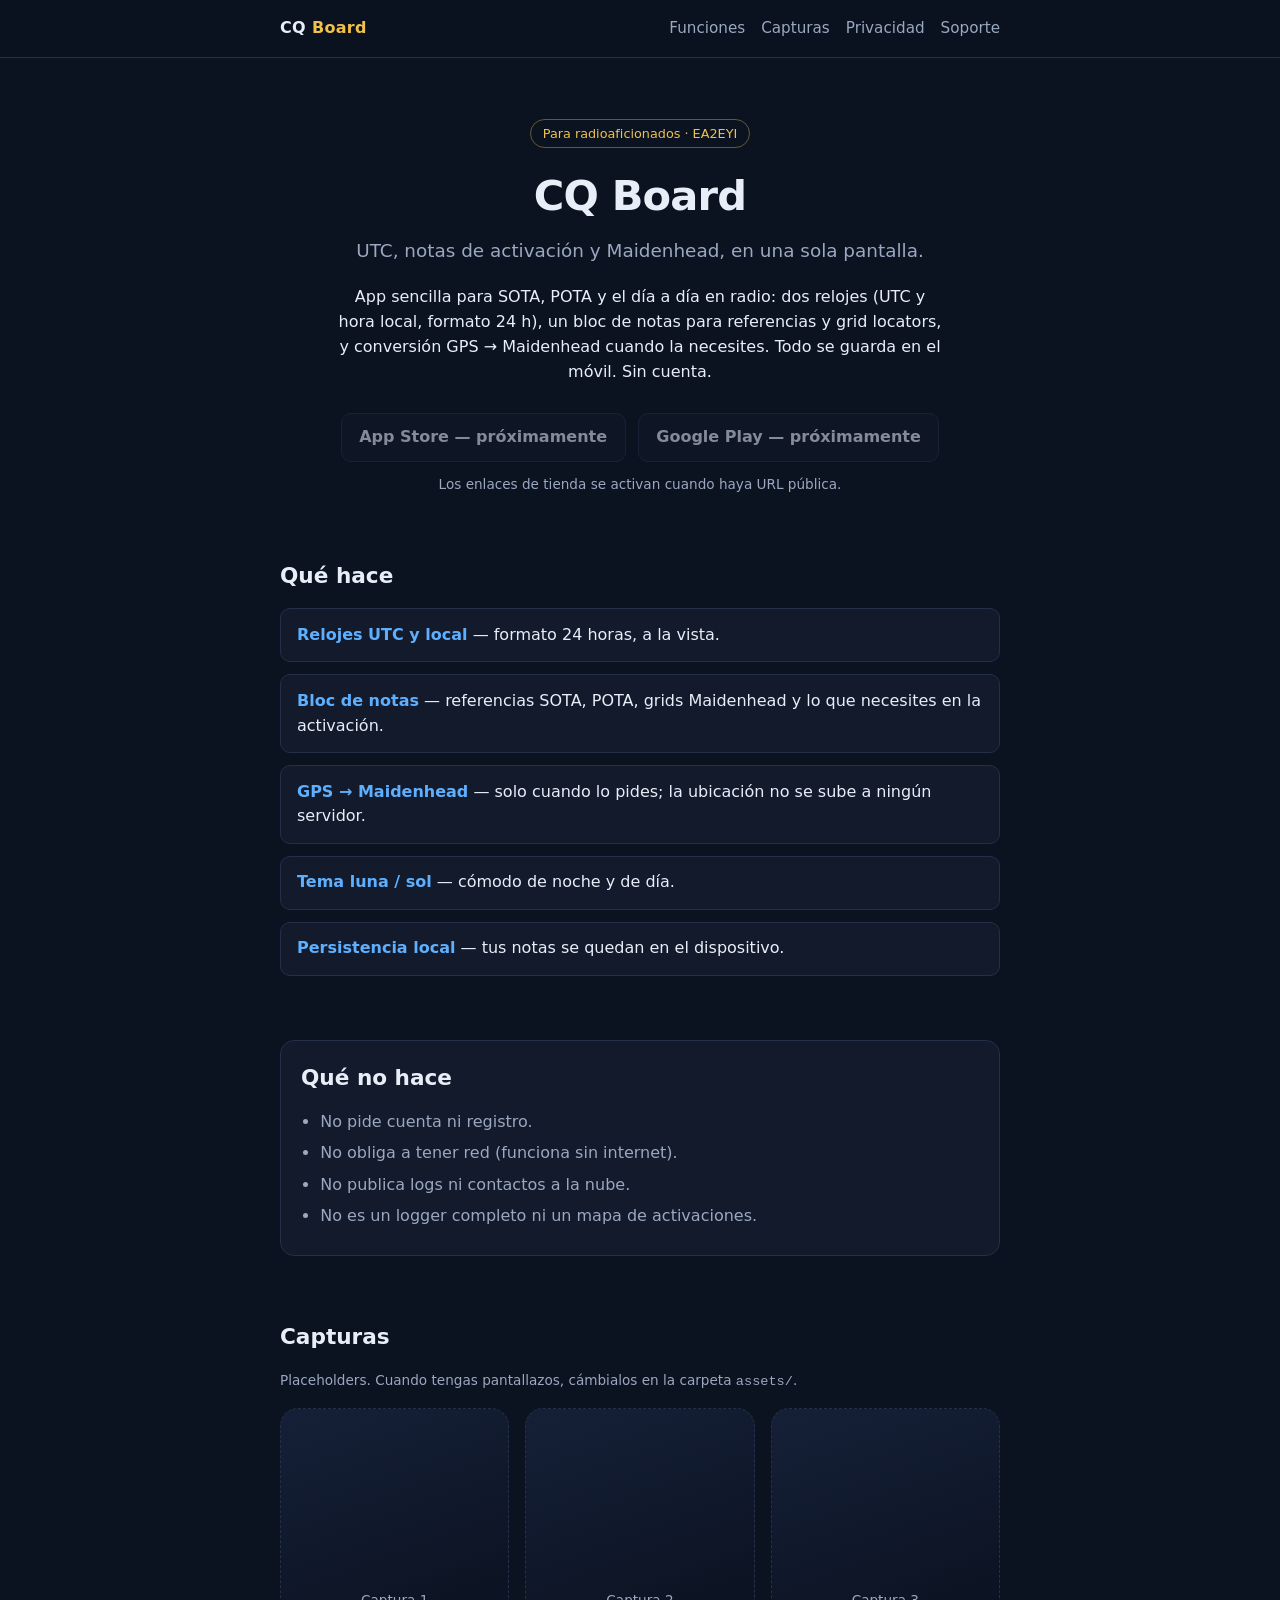
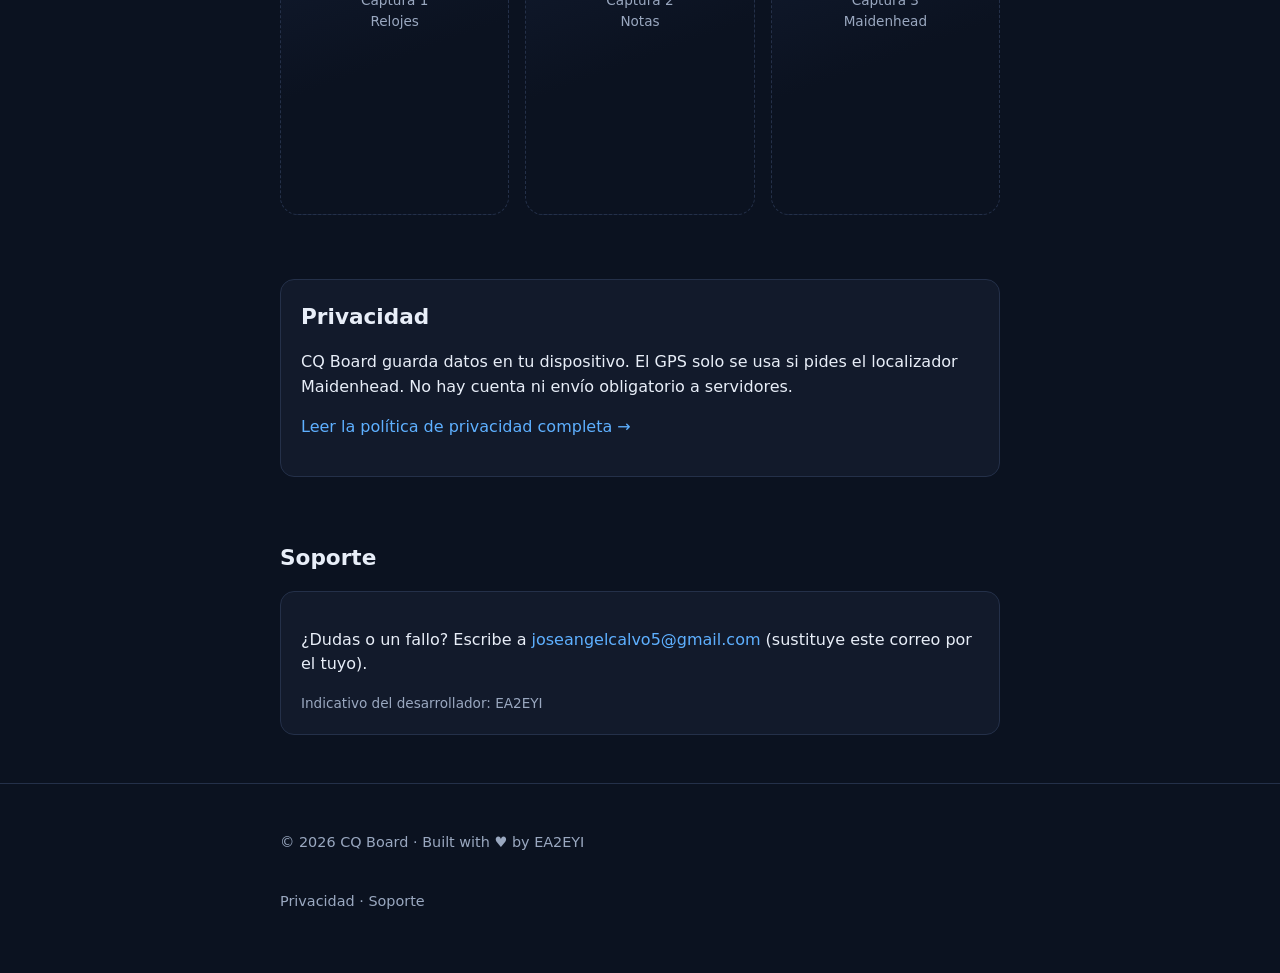
==== index.html @ c83faae0 "Initial commit" ====
<!DOCTYPE html>
<html lang="es">
<head>
  <meta charset="utf-8" />
  <meta name="viewport" content="width=device-width, initial-scale=1" />
  <title>CQ Board — Reloj UTC y notas para radioaficionados</title>
  <meta name="description" content="CQ Board: reloj UTC y hora local, notas SOTA/POTA y localizador Maidenhead. App sencilla para radioaficionados. Sin cuenta." />
  <link rel="stylesheet" href="css/styles.css" />
</head>
<body>
  <header class="site-header">
    <div class="wrap">
      <a class="logo" href="index.html">CQ <span>Board</span></a>
      <nav class="nav" aria-label="Principal">
        <a href="#funciones">Funciones</a>
        <a href="#capturas">Capturas</a>
        <a href="#privacidad">Privacidad</a>
        <a href="#soporte">Soporte</a>
      </nav>
    </div>
  </header>

  <main>
    <section class="hero">
      <div class="wrap">
        <p class="badge-pill">Para radioaficionados · EA2EYI</p>
        <h1>CQ Board</h1>
        <p class="tagline">UTC, notas de activación y Maidenhead, en una sola pantalla.</p>
        <p class="lead">
          App sencilla para SOTA, POTA y el día a día en radio:
          dos relojes (UTC y hora local, formato 24&nbsp;h), un bloc de notas
          para referencias y grid locators, y conversión GPS → Maidenhead cuando la necesites.
          Todo se guarda en el móvil. Sin cuenta.
        </p>

        <div class="store-row">
          <!-- Sustituye href="#" por la URL real de App Store cuando la tengas -->
          <a class="btn btn--disabled" href="#" aria-disabled="true" id="btn-ios">
            App Store — próximamente
          </a>
          <!-- Sustituye href="#" por la URL real de Google Play cuando la tengas -->
          <a class="btn btn--disabled" href="#" aria-disabled="true" id="btn-android">
            Google Play — próximamente
          </a>
        </div>
        <p class="hint">Los enlaces de tienda se activan cuando haya URL pública.</p>
      </div>
    </section>

    <section id="funciones">
      <div class="wrap">
        <h2>Qué hace</h2>
        <ul class="features">
          <li><strong>Relojes UTC y local</strong> — formato 24 horas, a la vista.</li>
          <li><strong>Bloc de notas</strong> — referencias SOTA, POTA, grids Maidenhead y lo que necesites en la activación.</li>
          <li><strong>GPS → Maidenhead</strong> — solo cuando lo pides; la ubicación no se sube a ningún servidor.</li>
          <li><strong>Tema luna / sol</strong> — cómodo de noche y de día.</li>
          <li><strong>Persistencia local</strong> — tus notas se quedan en el dispositivo.</li>
        </ul>
      </div>
    </section>

    <section id="no-hace">
      <div class="wrap card">
        <h2>Qué no hace</h2>
        <ul class="not-list">
          <li>No pide cuenta ni registro.</li>
          <li>No obliga a tener red (funciona sin internet).</li>
          <li>No publica logs ni contactos a la nube.</li>
          <li>No es un logger completo ni un mapa de activaciones.</li>
        </ul>
      </div>
    </section>

    <section id="capturas">
      <div class="wrap">
        <h2>Capturas</h2>
        <p class="hint" style="margin-bottom: 1rem;">Placeholders. Cuando tengas pantallazos, cámbialos en la carpeta <code>assets/</code>.</p>
        <div class="shots">
          <div class="shot">Captura 1<br />Relojes</div>
          <div class="shot">Captura 2<br />Notas</div>
          <div class="shot">Captura 3<br />Maidenhead</div>
        </div>
      </div>
    </section>

    <section id="privacidad">
      <div class="wrap card">
        <h2>Privacidad</h2>
        <p>
          CQ Board guarda datos en tu dispositivo. El GPS solo se usa si pides el localizador Maidenhead.
          No hay cuenta ni envío obligatorio a servidores.
        </p>
        <p><a href="privacy.html">Leer la política de privacidad completa →</a></p>
      </div>
    </section>

    <section id="soporte">
      <div class="wrap">
        <h2>Soporte</h2>
        <div class="card">
          <p>
            ¿Dudas o un fallo?
            <!-- Cambia por tu email de soporte real -->
            Escribe a <a href="mailto:joseangelcalvo5@gmail.com">joseangelcalvo5@gmail.com</a>
            (sustituye este correo por el tuyo).
          </p>
          <p class="hint">Indicativo del desarrollador: EA2EYI</p>
        </div>
      </div>
    </section>
  </main>

  <footer class="site-footer">
    <div class="wrap">
      <p>© <span id="y"></span> CQ Board · Built with ♥ by EA2EYI</p>
      <p>
        <a href="privacy.html">Privacidad</a>
        ·
        <a href="#soporte">Soporte</a>
      </p>
    </div>
  </footer>
  <script>
    document.getElementById("y").textContent = new Date().getFullYear();
  </script>
</body>
</html>
---- css/styles.css ----
/* CQ Board — GitHub Pages */
:root {
  --bg: #0b1220;
  --bg-card: #121a2b;
  --text: #e8eef8;
  --muted: #9aa8c0;
  --accent: #5eb0ff;
  --accent-2: #f0c14b;
  --line: #243049;
  --ok: #6bcf8e;
  --radius: 14px;
  --max: 720px;
  --font: system-ui, -apple-system, "Segoe UI", Roboto, Ubuntu, sans-serif;
}

*,
*::before,
*::after {
  box-sizing: border-box;
}

html {
  scroll-behavior: smooth;
}

body {
  margin: 0;
  font-family: var(--font);
  background: var(--bg);
  color: var(--text);
  line-height: 1.55;
  min-height: 100vh;
}

a {
  color: var(--accent);
  text-decoration: none;
}

a:hover {
  text-decoration: underline;
}

img {
  max-width: 100%;
  height: auto;
  display: block;
}

.wrap {
  width: min(100% - 2rem, var(--max));
  margin-inline: auto;
}

/* Header */
.site-header {
  border-bottom: 1px solid var(--line);
  padding: 1rem 0;
  position: sticky;
  top: 0;
  background: color-mix(in srgb, var(--bg) 92%, transparent);
  backdrop-filter: blur(8px);
  z-index: 10;
}

.site-header .wrap {
  display: flex;
  align-items: center;
  justify-content: space-between;
  gap: 1rem;
}

.logo {
  font-weight: 700;
  letter-spacing: 0.02em;
  color: var(--text);
  text-decoration: none;
}

.logo span {
  color: var(--accent-2);
}

.nav {
  display: flex;
  gap: 1rem;
  flex-wrap: wrap;
  font-size: 0.95rem;
}

.nav a {
  color: var(--muted);
}

.nav a:hover {
  color: var(--text);
}

/* Hero */
.hero {
  padding: 3rem 0 2rem;
  text-align: center;
}

.badge-pill {
  display: inline-block;
  font-size: 0.8rem;
  color: var(--accent-2);
  border: 1px solid color-mix(in srgb, var(--accent-2) 40%, transparent);
  border-radius: 999px;
  padding: 0.25rem 0.75rem;
  margin-bottom: 1rem;
}

.hero h1 {
  font-size: clamp(1.8rem, 5vw, 2.6rem);
  margin: 0 0 0.5rem;
  letter-spacing: -0.02em;
}

.tagline {
  font-size: 1.15rem;
  color: var(--muted);
  margin: 0 0 1.25rem;
}

.lead {
  margin: 0 auto 1.75rem;
  max-width: 38rem;
  color: var(--text);
}

.store-row {
  display: flex;
  flex-wrap: wrap;
  gap: 0.75rem;
  justify-content: center;
  margin-bottom: 0.75rem;
}

.btn {
  display: inline-flex;
  align-items: center;
  justify-content: center;
  gap: 0.5rem;
  padding: 0.7rem 1.1rem;
  border-radius: 10px;
  font-weight: 600;
  border: 1px solid var(--line);
  background: var(--bg-card);
  color: var(--text);
  text-decoration: none;
  min-width: 11rem;
}

.btn:hover {
  text-decoration: none;
  border-color: var(--accent);
}

.btn--primary {
  background: var(--accent);
  border-color: var(--accent);
  color: #041018;
}

.btn--primary:hover {
  filter: brightness(1.05);
}

.btn--disabled {
  opacity: 0.55;
  pointer-events: none;
  cursor: not-allowed;
}

.hint {
  font-size: 0.85rem;
  color: var(--muted);
  margin: 0;
}

/* Sections */
section {
  padding: 2rem 0;
}

section h2 {
  font-size: 1.35rem;
  margin: 0 0 1rem;
}

.card {
  background: var(--bg-card);
  border: 1px solid var(--line);
  border-radius: var(--radius);
  padding: 1.25rem;
}

.features {
  display: grid;
  gap: 0.75rem;
  padding: 0;
  margin: 0;
  list-style: none;
}

.features li {
  padding: 0.85rem 1rem;
  background: var(--bg-card);
  border: 1px solid var(--line);
  border-radius: 10px;
}

.features strong {
  color: var(--accent);
}

.not-list {
  margin: 0;
  padding-left: 1.2rem;
  color: var(--muted);
}

.not-list li {
  margin-bottom: 0.4rem;
}

/* Screenshots placeholders */
.shots {
  display: grid;
  grid-template-columns: repeat(auto-fit, minmax(140px, 1fr));
  gap: 1rem;
}

.shot {
  aspect-ratio: 9 / 16;
  border-radius: 18px;
  border: 1px dashed var(--line);
  background:
    linear-gradient(160deg, #152038 0%, #0b1220 60%),
    radial-gradient(circle at 70% 20%, color-mix(in srgb, var(--accent-2) 25%, transparent), transparent 45%);
  display: flex;
  align-items: center;
  justify-content: center;
  text-align: center;
  color: var(--muted);
  font-size: 0.85rem;
  padding: 1rem;
}

/* Footer */
.site-footer {
  border-top: 1px solid var(--line);
  padding: 2rem 0 3rem;
  margin-top: 1rem;
  color: var(--muted);
  font-size: 0.9rem;
}

.site-footer .wrap {
  display: flex;
  flex-direction: column;
  gap: 0.5rem;
}

.site-footer a {
  color: var(--muted);
}

.site-footer a:hover {
  color: var(--accent);
}

/* Privacy page */
.prose {
  padding: 2rem 0 3rem;
}

.prose h1 {
  font-size: 1.8rem;
  margin: 0 0 0.5rem;
}

.prose .meta {
  color: var(--muted);
  font-size: 0.9rem;
  margin-bottom: 2rem;
}

.prose h2 {
  font-size: 1.15rem;
  margin: 1.75rem 0 0.5rem;
}

.prose p,
.prose ul {
  color: color-mix(in srgb, var(--text) 92%, var(--muted));
}

.prose ul {
  padding-left: 1.2rem;
}
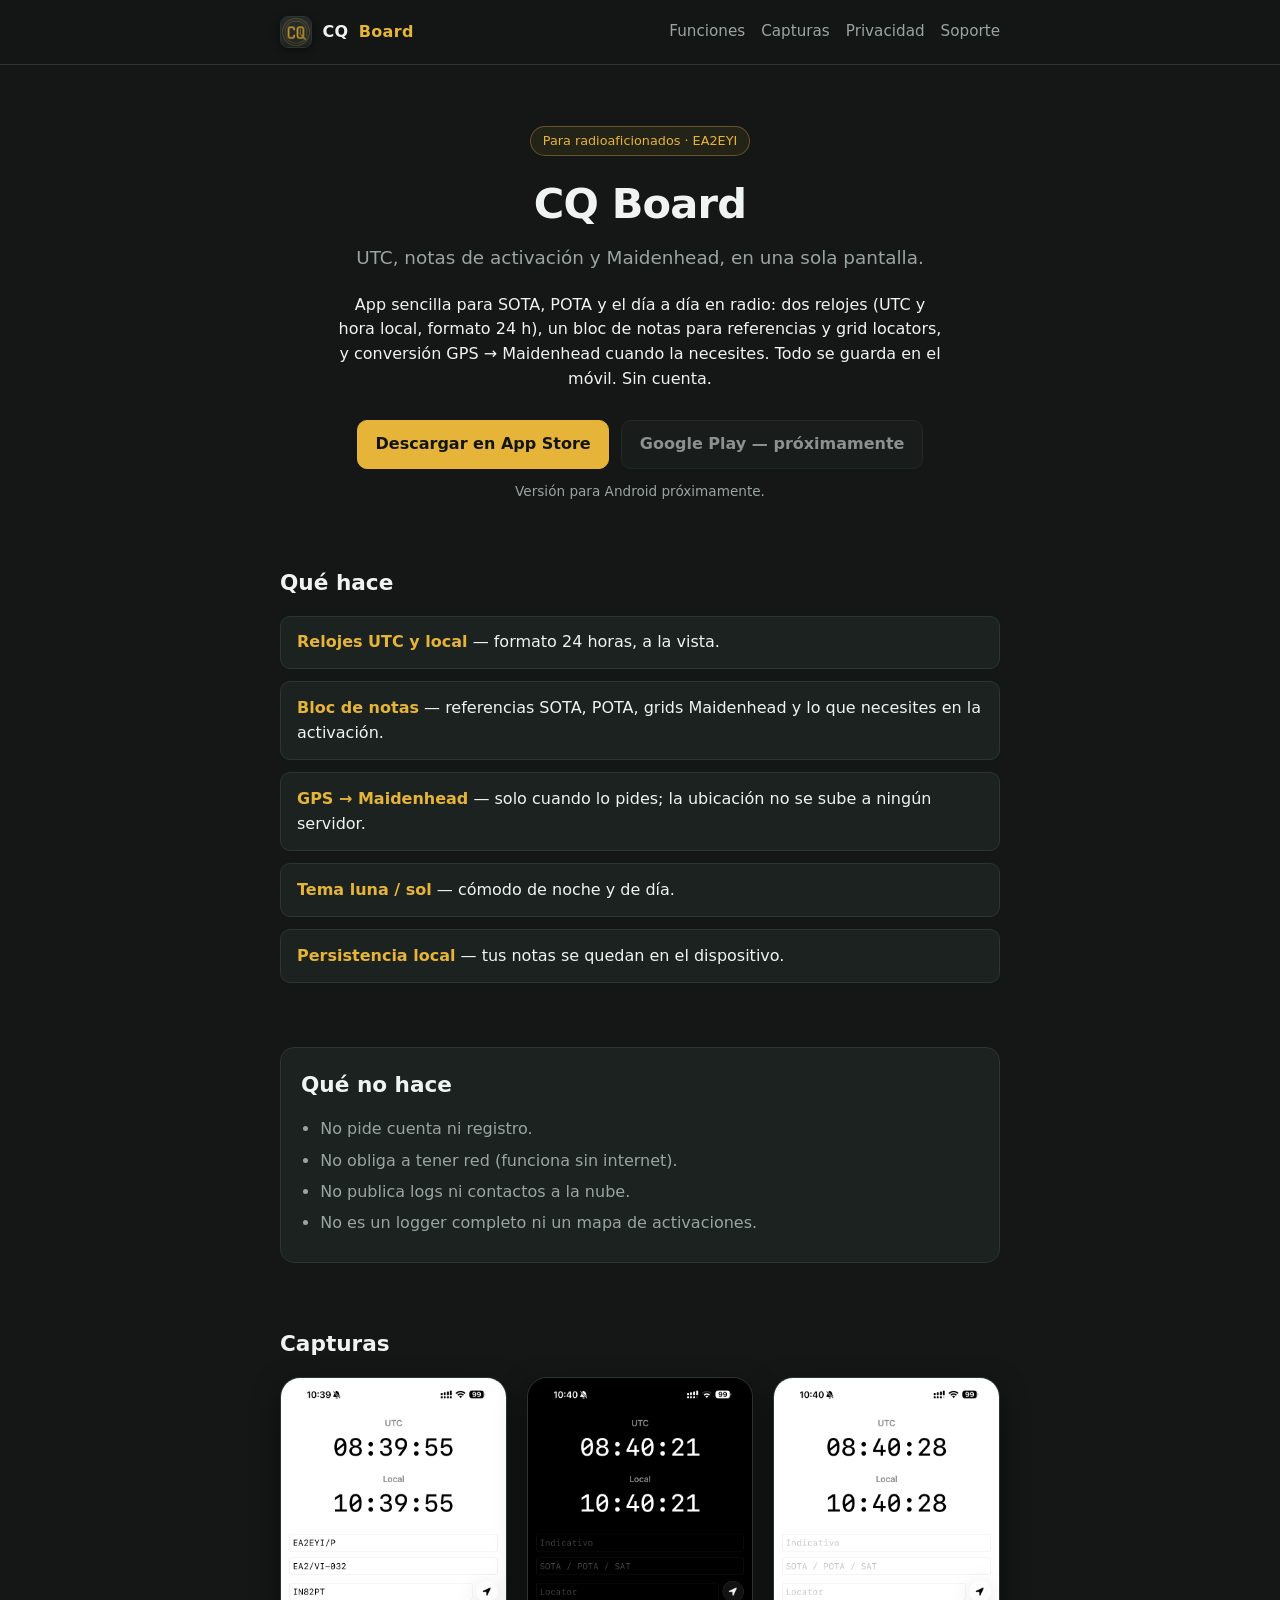
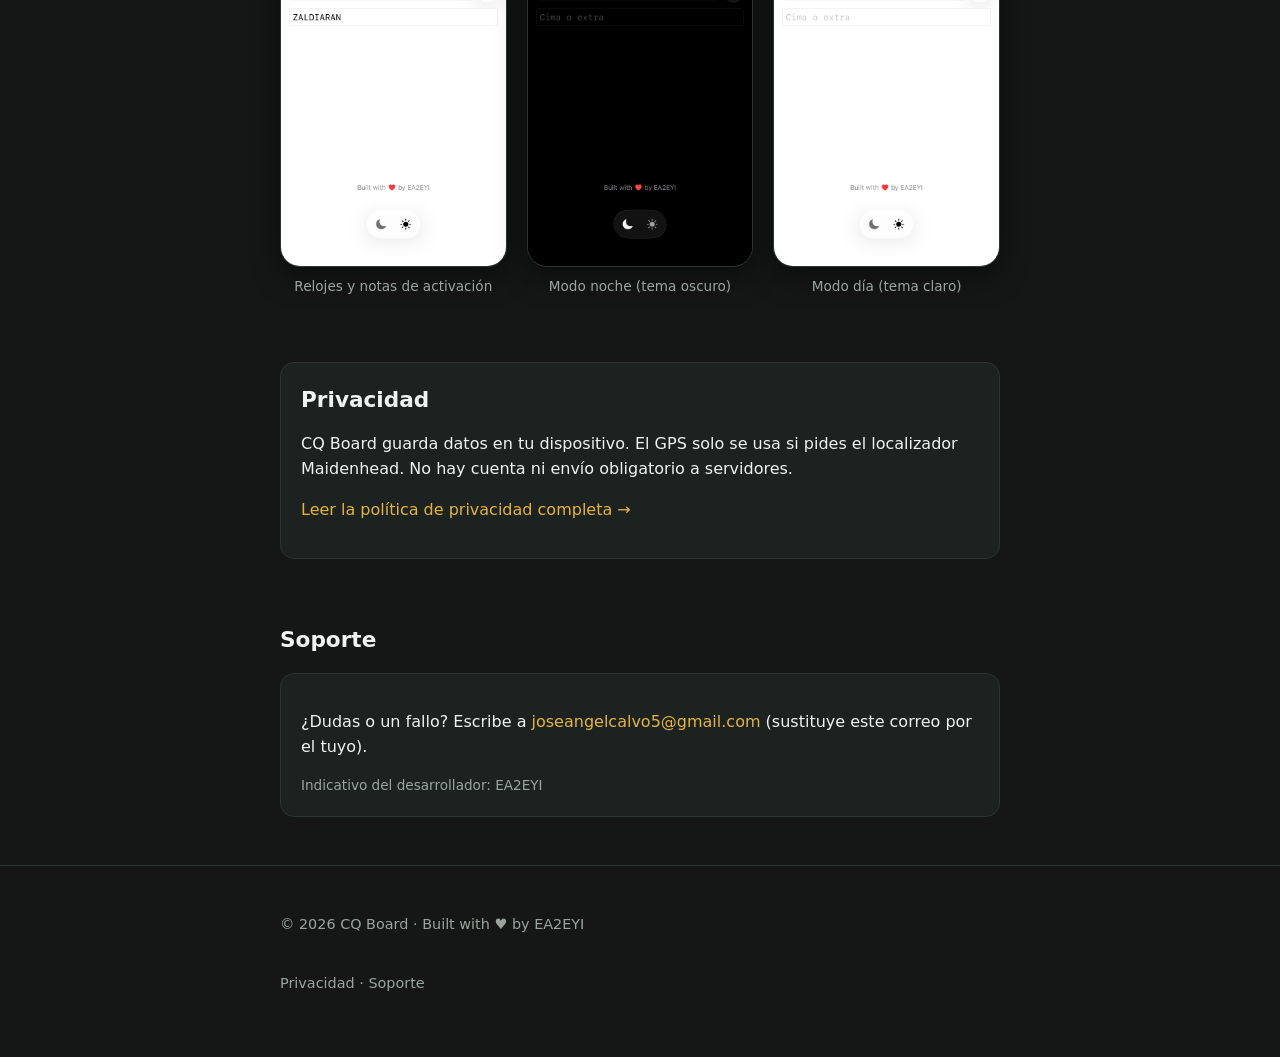
==== commit 8dc5c997: "Actualizar web y README: enlace App Store, capturas reales, icono y paleta pizarra/dorado" ====
--- a/index.html
+++ b/index.html
@@ -6,11 +6,15 @@
   <title>CQ Board — Reloj UTC y notas para radioaficionados</title>
   <meta name="description" content="CQ Board: reloj UTC y hora local, notas SOTA/POTA y localizador Maidenhead. App sencilla para radioaficionados. Sin cuenta." />
   <link rel="stylesheet" href="css/styles.css" />
+  <link rel="icon" type="image/png" href="assets/CQBoard-icon.png" />
 </head>
 <body>
   <header class="site-header">
     <div class="wrap">
-      <a class="logo" href="index.html">CQ <span>Board</span></a>
+      <a class="logo" href="index.html">
+        <img src="assets/CQBoard-icon.png" alt="CQ Board" class="logo-icon" />
+        CQ <span>Board</span>
+      </a>
       <nav class="nav" aria-label="Principal">
         <a href="#funciones">Funciones</a>
         <a href="#capturas">Capturas</a>
@@ -34,16 +38,15 @@
         </p>
 
         <div class="store-row">
-          <!-- Sustituye href="#" por la URL real de App Store cuando la tengas -->
-          <a class="btn btn--disabled" href="#" aria-disabled="true" id="btn-ios">
-            App Store — próximamente
+          <a class="btn btn--primary" href="https://apps.apple.com/es/app/cq-board/id6807329150" target="_blank" rel="noopener noreferrer" id="btn-ios">
+            Descargar en App Store
           </a>
           <!-- Sustituye href="#" por la URL real de Google Play cuando la tengas -->
           <a class="btn btn--disabled" href="#" aria-disabled="true" id="btn-android">
             Google Play — próximamente
           </a>
         </div>
-        <p class="hint">Los enlaces de tienda se activan cuando haya URL pública.</p>
+        <p class="hint">Versión para Android próximamente.</p>
       </div>
     </section>
 
@@ -75,11 +78,19 @@
     <section id="capturas">
       <div class="wrap">
         <h2>Capturas</h2>
-        <p class="hint" style="margin-bottom: 1rem;">Placeholders. Cuando tengas pantallazos, cámbialos en la carpeta <code>assets/</code>.</p>
         <div class="shots">
-          <div class="shot">Captura 1<br />Relojes</div>
-          <div class="shot">Captura 2<br />Notas</div>
-          <div class="shot">Captura 3<br />Maidenhead</div>
+          <figure class="shot-item">
+            <img class="shot-img" src="assets/IMG_3526.PNG" alt="CQ Board — Pantalla principal con relojes UTC y local, y notas de activación" loading="lazy" />
+            <figcaption>Relojes y notas de activación</figcaption>
+          </figure>
+          <figure class="shot-item">
+            <img class="shot-img" src="assets/IMG_3527.PNG" alt="CQ Board — Modo noche con tema oscuro" loading="lazy" />
+            <figcaption>Modo noche (tema oscuro)</figcaption>
+          </figure>
+          <figure class="shot-item">
+            <img class="shot-img" src="assets/IMG_3528.PNG" alt="CQ Board — Modo día con tema claro" loading="lazy" />
+            <figcaption>Modo día (tema claro)</figcaption>
+          </figure>
         </div>
       </div>
     </section>
--- a/css/styles.css
+++ b/css/styles.css
@@ -1,12 +1,12 @@
 /* CQ Board — GitHub Pages */
 :root {
-  --bg: #0b1220;
-  --bg-card: #121a2b;
-  --text: #e8eef8;
-  --muted: #9aa8c0;
-  --accent: #5eb0ff;
-  --accent-2: #f0c14b;
-  --line: #243049;
+  --bg: #141716;
+  --bg-card: #1c2220;
+  --text: #eff3f1;
+  --muted: #9aa5a0;
+  --accent: #e5b438;
+  --accent-2: #f3c64f;
+  --line: #2b3531;
   --ok: #6bcf8e;
   --radius: 14px;
   --max: 720px;
@@ -71,14 +71,31 @@
 }
 
 .logo {
+  display: inline-flex;
+  align-items: center;
+  gap: 0.65rem;
   font-weight: 700;
   letter-spacing: 0.02em;
   color: var(--text);
   text-decoration: none;
 }
 
+.logo:hover {
+  text-decoration: none;
+}
+
+.logo-icon {
+  width: 32px;
+  height: 32px;
+  border-radius: 8px;
+  object-fit: cover;
+  border: 1px solid var(--line);
+  box-shadow: 0 2px 8px rgba(0, 0, 0, 0.4);
+  flex-shrink: 0;
+}
+
 .logo span {
-  color: var(--accent-2);
+  color: var(--accent);
 }
 
 .nav {
@@ -105,11 +122,13 @@
 .badge-pill {
   display: inline-block;
   font-size: 0.8rem;
-  color: var(--accent-2);
-  border: 1px solid color-mix(in srgb, var(--accent-2) 40%, transparent);
+  color: var(--accent);
+  border: 1px solid color-mix(in srgb, var(--accent) 35%, transparent);
+  background: color-mix(in srgb, var(--accent) 8%, transparent);
   border-radius: 999px;
   padding: 0.25rem 0.75rem;
   margin-bottom: 1rem;
+  font-weight: 500;
 }
 
 .hero h1 {
@@ -161,11 +180,15 @@
 .btn--primary {
   background: var(--accent);
   border-color: var(--accent);
-  color: #041018;
+  color: #121514;
+  font-weight: 700;
 }
 
 .btn--primary:hover {
-  filter: brightness(1.05);
+  background: var(--accent-2);
+  border-color: var(--accent-2);
+  color: #121514;
+  filter: none;
 }
 
 .btn--disabled {
@@ -226,11 +249,40 @@
   margin-bottom: 0.4rem;
 }
 
-/* Screenshots placeholders */
+/* Screenshots */
 .shots {
   display: grid;
-  grid-template-columns: repeat(auto-fit, minmax(140px, 1fr));
-  gap: 1rem;
+  grid-template-columns: repeat(auto-fit, minmax(180px, 1fr));
+  gap: 1.25rem;
+}
+
+.shot-item {
+  margin: 0;
+  display: flex;
+  flex-direction: column;
+  align-items: center;
+  gap: 0.6rem;
+}
+
+.shot-item figcaption {
+  font-size: 0.85rem;
+  color: var(--muted);
+  text-align: center;
+}
+
+.shot-img {
+  width: 100%;
+  height: auto;
+  border-radius: 20px;
+  border: 1px solid var(--line);
+  box-shadow: 0 10px 30px rgba(0, 0, 0, 0.45);
+  transition: transform 0.2s ease, border-color 0.2s ease, box-shadow 0.2s ease;
+}
+
+.shot-img:hover {
+  transform: translateY(-4px);
+  border-color: var(--accent);
+  box-shadow: 0 14px 36px rgba(0, 0, 0, 0.6);
 }
 
 .shot {
@@ -238,8 +290,8 @@
   border-radius: 18px;
   border: 1px dashed var(--line);
   background:
-    linear-gradient(160deg, #152038 0%, #0b1220 60%),
-    radial-gradient(circle at 70% 20%, color-mix(in srgb, var(--accent-2) 25%, transparent), transparent 45%);
+    linear-gradient(160deg, #1c2220 0%, #141716 60%),
+    radial-gradient(circle at 70% 20%, color-mix(in srgb, var(--accent) 20%, transparent), transparent 45%);
   display: flex;
   align-items: center;
   justify-content: center;
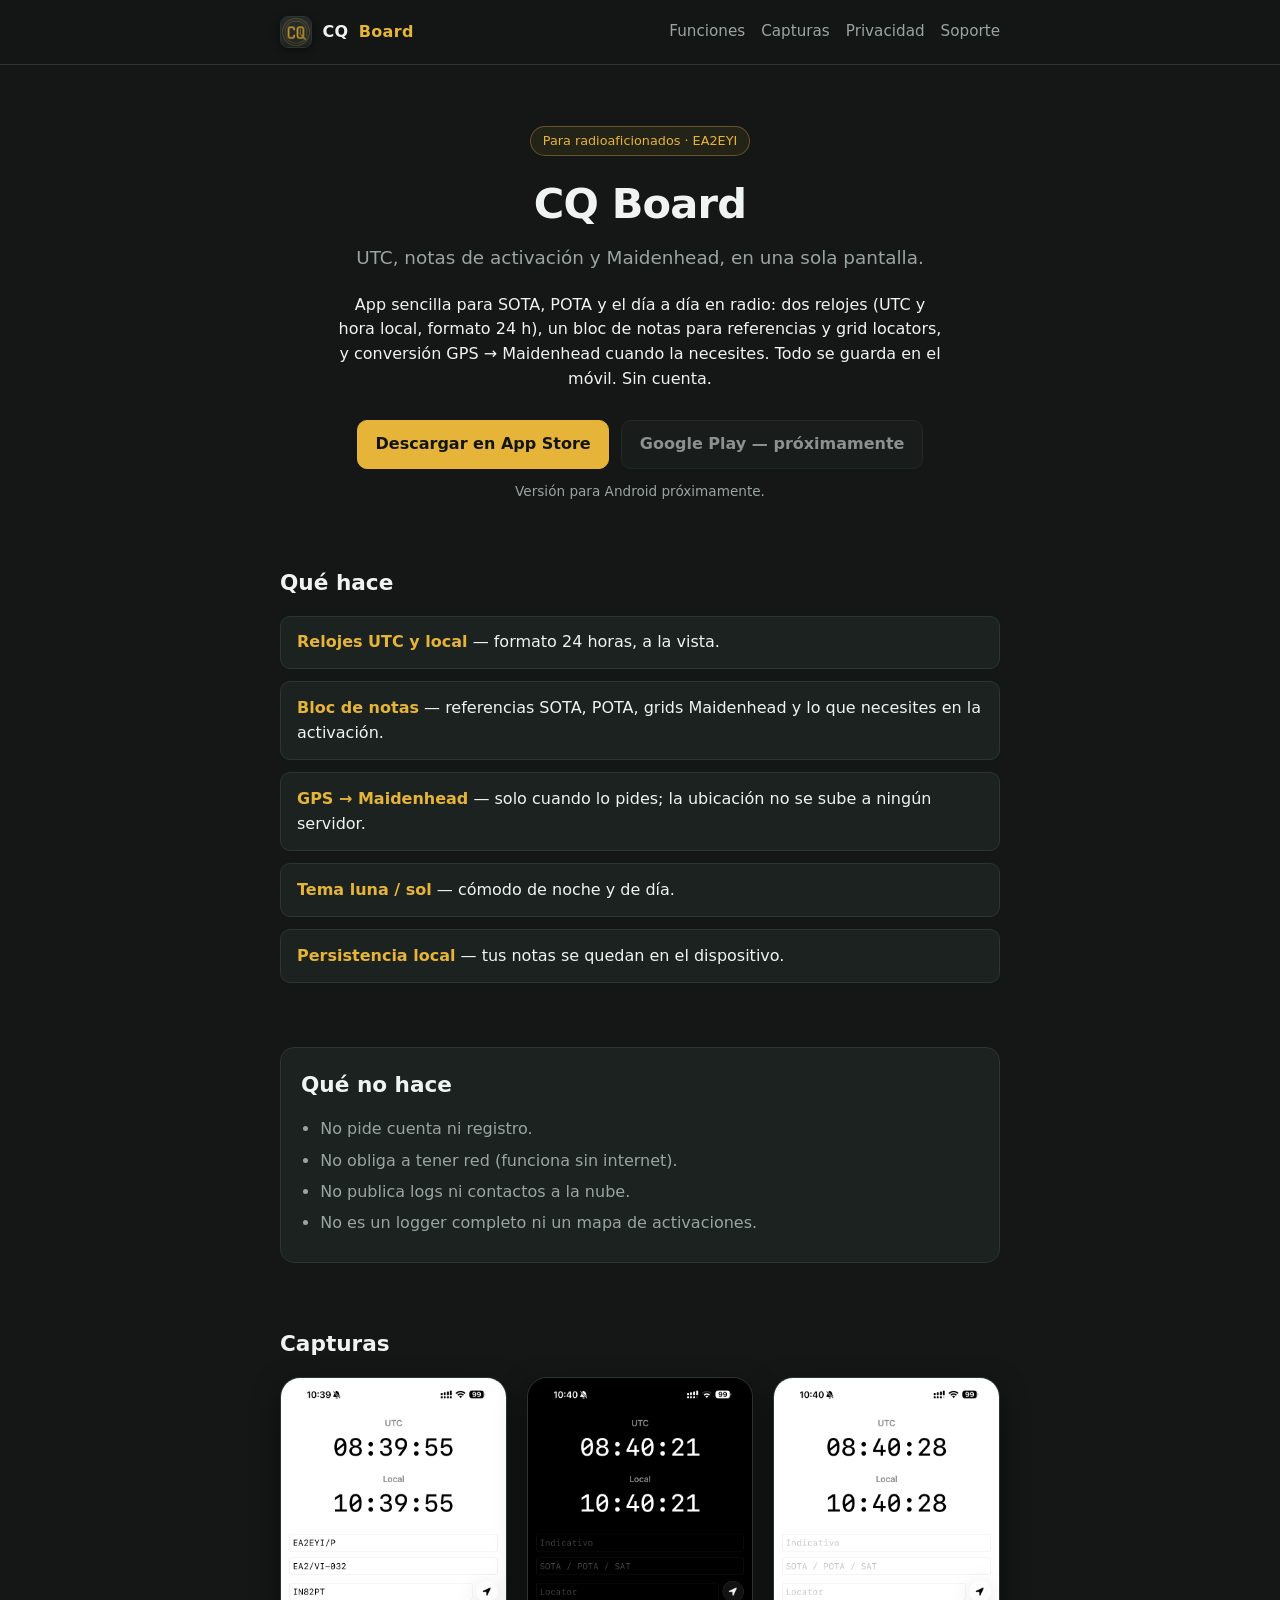
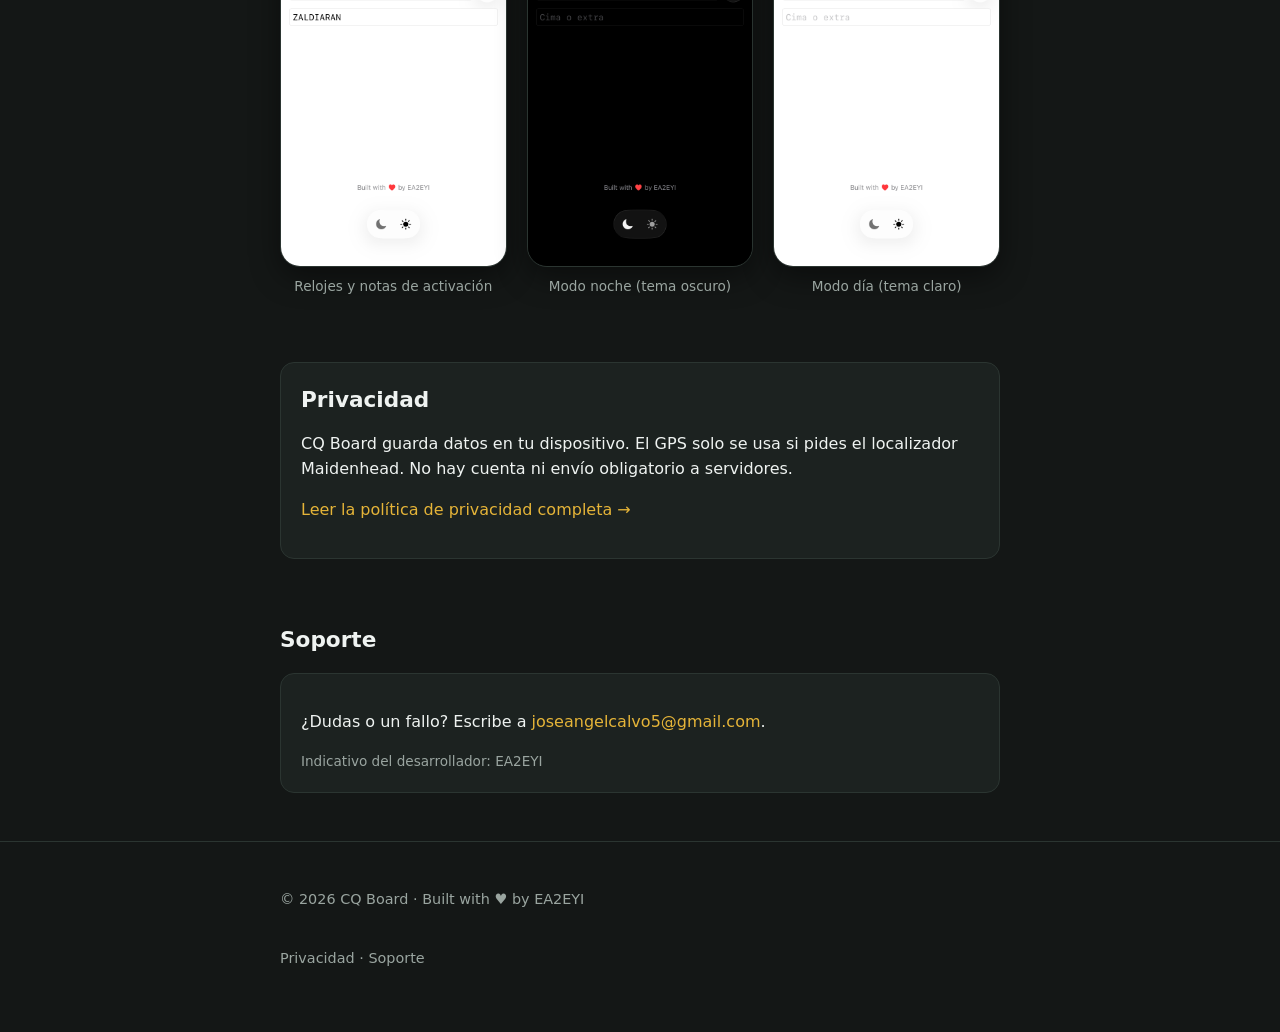
==== commit ebc04e12: "Corregir texto de soporte y navegación móvil en la cabecera" ====
--- a/index.html
+++ b/index.html
@@ -112,9 +112,7 @@
         <div class="card">
           <p>
             ¿Dudas o un fallo?
-            <!-- Cambia por tu email de soporte real -->
-            Escribe a <a href="mailto:joseangelcalvo5@gmail.com">joseangelcalvo5@gmail.com</a>
-            (sustituye este correo por el tuyo).
+            Escribe a <a href="mailto:joseangelcalvo5@gmail.com">joseangelcalvo5@gmail.com</a>.
           </p>
           <p class="hint">Indicativo del desarrollador: EA2EYI</p>
         </div>
--- a/css/styles.css
+++ b/css/styles.css
@@ -107,10 +107,64 @@
 
 .nav a {
   color: var(--muted);
+  text-decoration: none;
+  transition: color 0.15s ease, background-color 0.15s ease, border-color 0.15s ease;
 }
 
 .nav a:hover {
   color: var(--text);
+  text-decoration: none;
+}
+
+@media (max-width: 540px) {
+  .site-header {
+    padding: 0.65rem 0;
+  }
+
+  .site-header .wrap {
+    flex-direction: column;
+    align-items: center;
+    gap: 0.55rem;
+  }
+
+  .logo {
+    font-size: 1.05rem;
+  }
+
+  .logo-icon {
+    width: 28px;
+    height: 28px;
+  }
+
+  .nav {
+    width: 100%;
+    justify-content: center;
+    gap: 0.35rem;
+    font-size: 0.82rem;
+    flex-wrap: nowrap;
+    overflow-x: auto;
+    max-width: 100%;
+    padding: 0.1rem 0;
+    scrollbar-width: none;
+  }
+
+  .nav::-webkit-scrollbar {
+    display: none;
+  }
+
+  .nav a {
+    padding: 0.25rem 0.55rem;
+    border-radius: 6px;
+    white-space: nowrap;
+    background: color-mix(in srgb, var(--bg-card) 60%, transparent);
+    border: 1px solid var(--line);
+  }
+
+  .nav a:hover {
+    background: var(--bg-card);
+    border-color: var(--accent);
+    color: var(--text);
+  }
 }
 
 /* Hero */
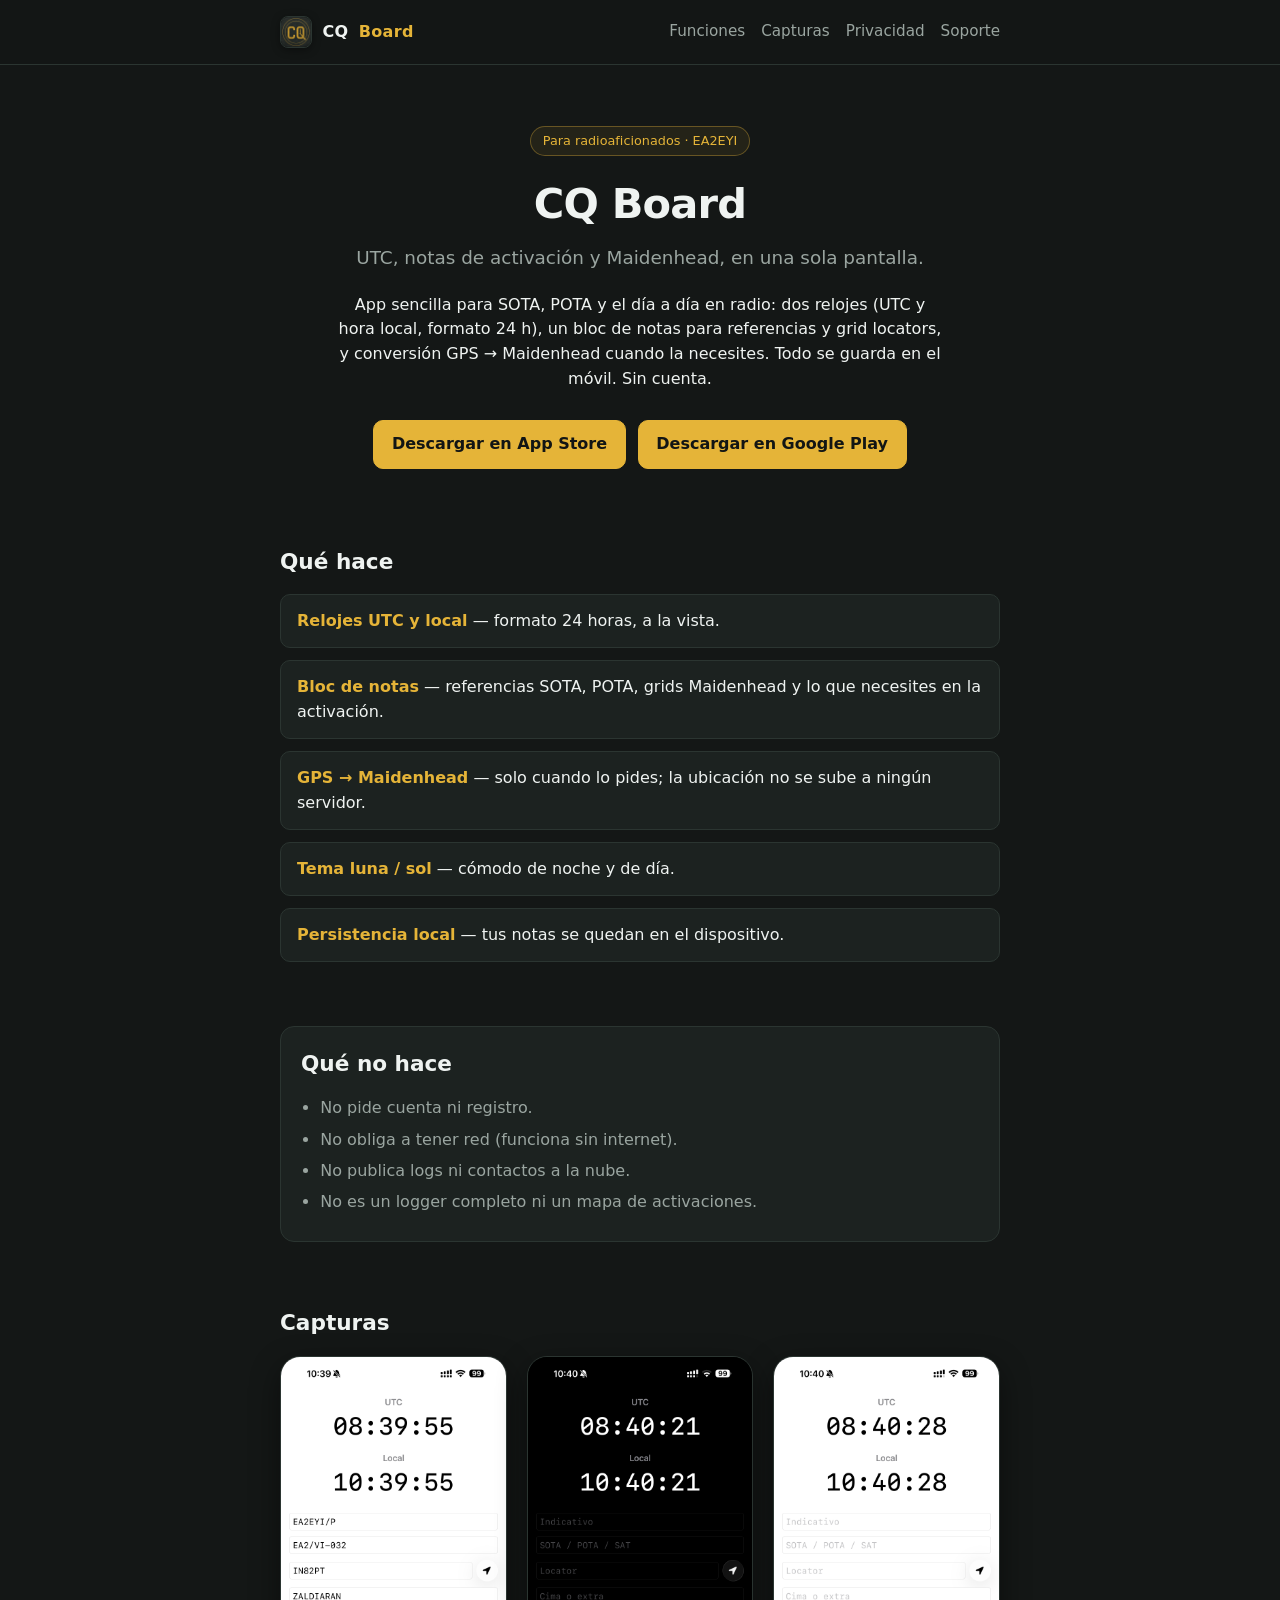
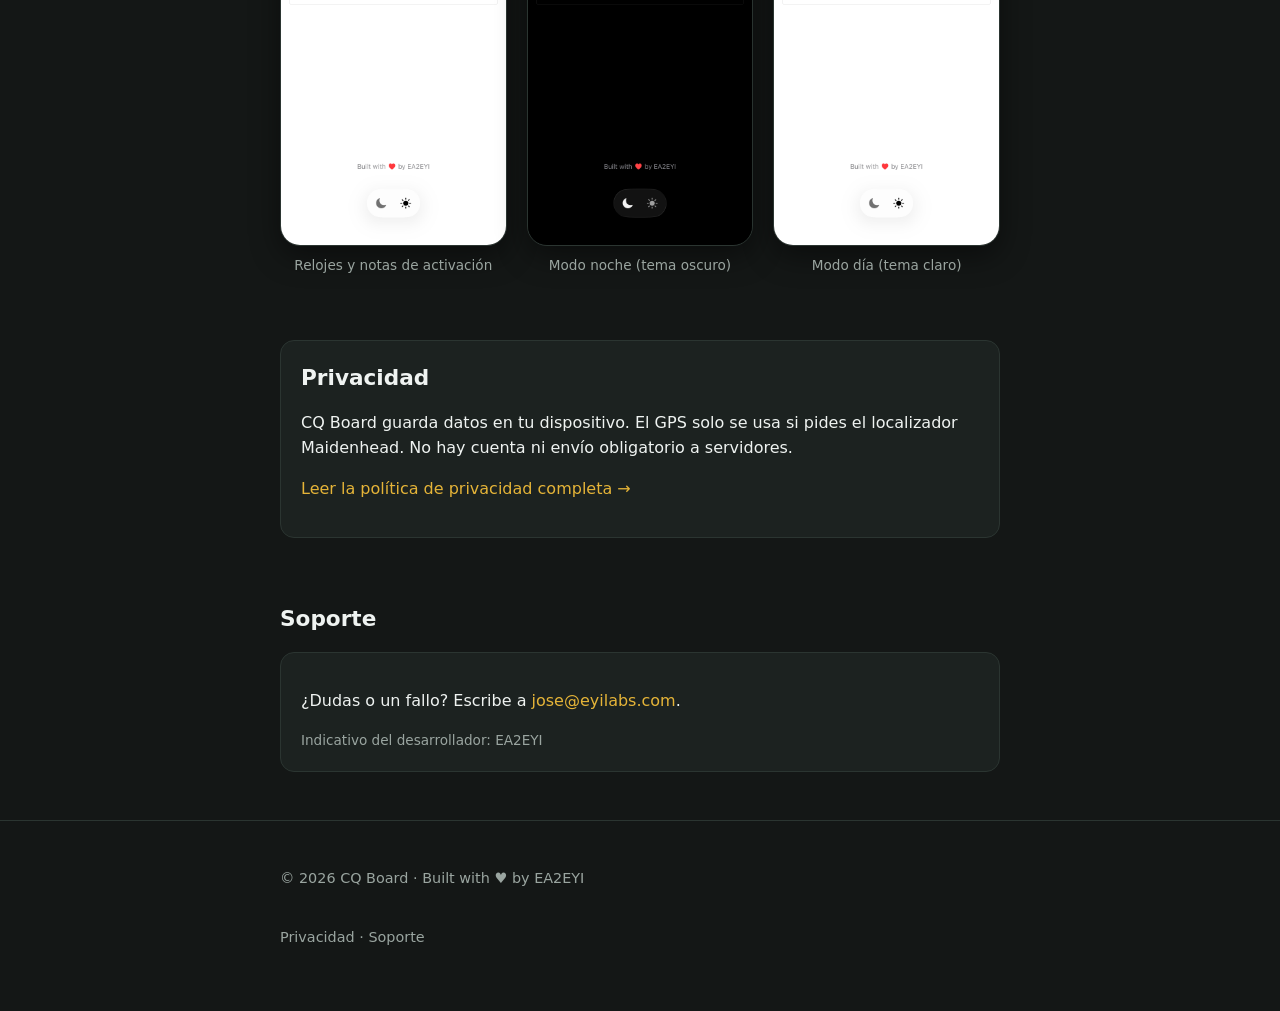
==== commit 5a516b78: "Añadir enlace a Google Play, actualizar email de contacto, optimizar icono y añadir AGENTS.md" ====
--- a/index.html
+++ b/index.html
@@ -5,8 +5,14 @@
   <meta name="viewport" content="width=device-width, initial-scale=1" />
   <title>CQ Board — Reloj UTC y notas para radioaficionados</title>
   <meta name="description" content="CQ Board: reloj UTC y hora local, notas SOTA/POTA y localizador Maidenhead. App sencilla para radioaficionados. Sin cuenta." />
+  <meta property="og:type" content="website" />
+  <meta property="og:url" content="https://joseancalvo.github.io/cq-board/" />
+  <meta property="og:title" content="CQ Board — Reloj UTC y notas para radioaficionados" />
+  <meta property="og:description" content="UTC, notas de activación SOTA/POTA y Maidenhead en una sola pantalla. Sin cuenta y 100% en tu dispositivo." />
+  <meta property="og:image" content="https://joseancalvo.github.io/cq-board/assets/CQBoard-icon.png" />
   <link rel="stylesheet" href="css/styles.css" />
   <link rel="icon" type="image/png" href="assets/CQBoard-icon.png" />
+  <link rel="apple-touch-icon" href="assets/CQBoard-icon.png" />
 </head>
 <body>
   <header class="site-header">
@@ -41,12 +47,10 @@
           <a class="btn btn--primary" href="https://apps.apple.com/es/app/cq-board/id6807329150" target="_blank" rel="noopener noreferrer" id="btn-ios">
             Descargar en App Store
           </a>
-          <!-- Sustituye href="#" por la URL real de Google Play cuando la tengas -->
-          <a class="btn btn--disabled" href="#" aria-disabled="true" id="btn-android">
-            Google Play — próximamente
+          <a class="btn btn--primary" href="https://play.google.com/store/apps/details?id=com.eyilabs.cqboard" target="_blank" rel="noopener noreferrer" id="btn-android">
+            Descargar en Google Play
           </a>
         </div>
-        <p class="hint">Versión para Android próximamente.</p>
       </div>
     </section>
 
@@ -112,7 +116,7 @@
         <div class="card">
           <p>
             ¿Dudas o un fallo?
-            Escribe a <a href="mailto:joseangelcalvo5@gmail.com">joseangelcalvo5@gmail.com</a>.
+            Escribe a <a href="mailto:jose@eyilabs.com">jose@eyilabs.com</a>.
           </p>
           <p class="hint">Indicativo del desarrollador: EA2EYI</p>
         </div>
--- a/css/styles.css
+++ b/css/styles.css
@@ -245,12 +245,6 @@
   filter: none;
 }
 
-.btn--disabled {
-  opacity: 0.55;
-  pointer-events: none;
-  cursor: not-allowed;
-}
-
 .hint {
   font-size: 0.85rem;
   color: var(--muted);
@@ -339,22 +333,6 @@
   box-shadow: 0 14px 36px rgba(0, 0, 0, 0.6);
 }
 
-.shot {
-  aspect-ratio: 9 / 16;
-  border-radius: 18px;
-  border: 1px dashed var(--line);
-  background:
-    linear-gradient(160deg, #1c2220 0%, #141716 60%),
-    radial-gradient(circle at 70% 20%, color-mix(in srgb, var(--accent) 20%, transparent), transparent 45%);
-  display: flex;
-  align-items: center;
-  justify-content: center;
-  text-align: center;
-  color: var(--muted);
-  font-size: 0.85rem;
-  padding: 1rem;
-}
-
 /* Footer */
 .site-footer {
   border-top: 1px solid var(--line);
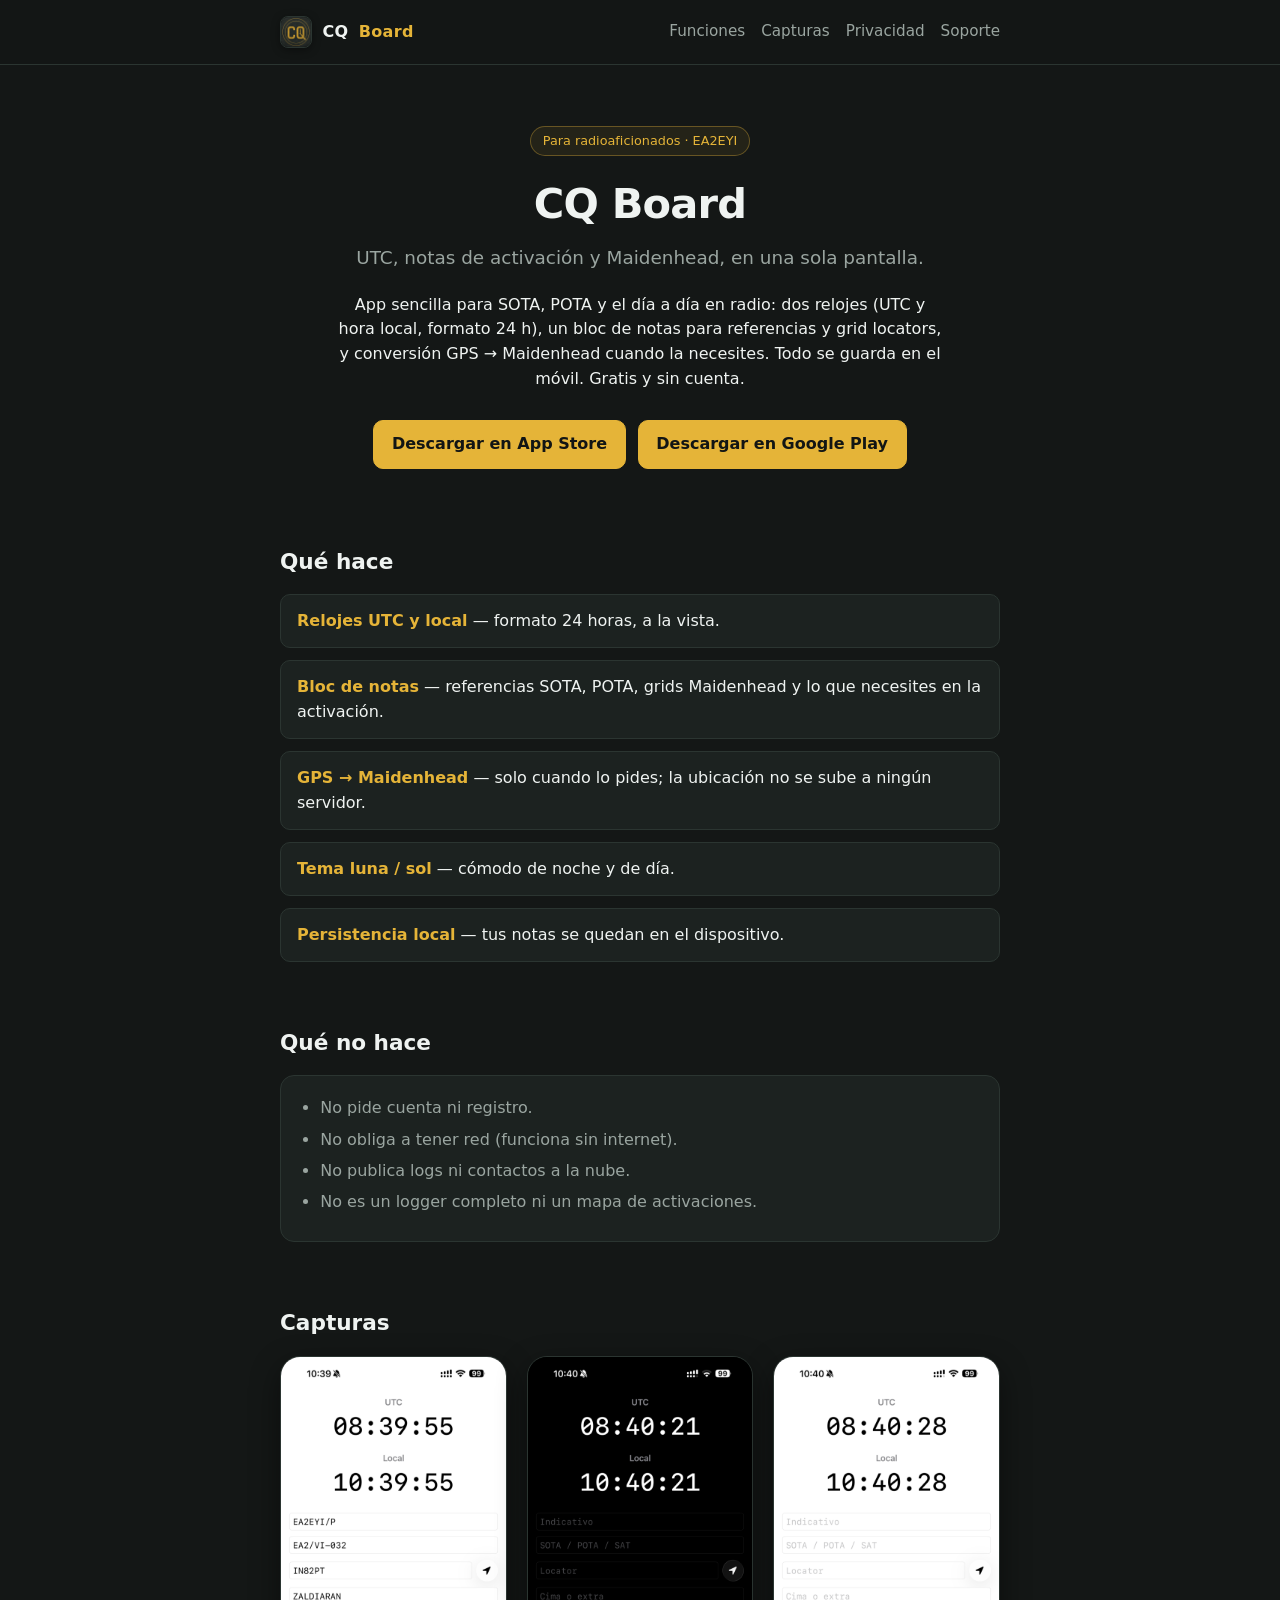
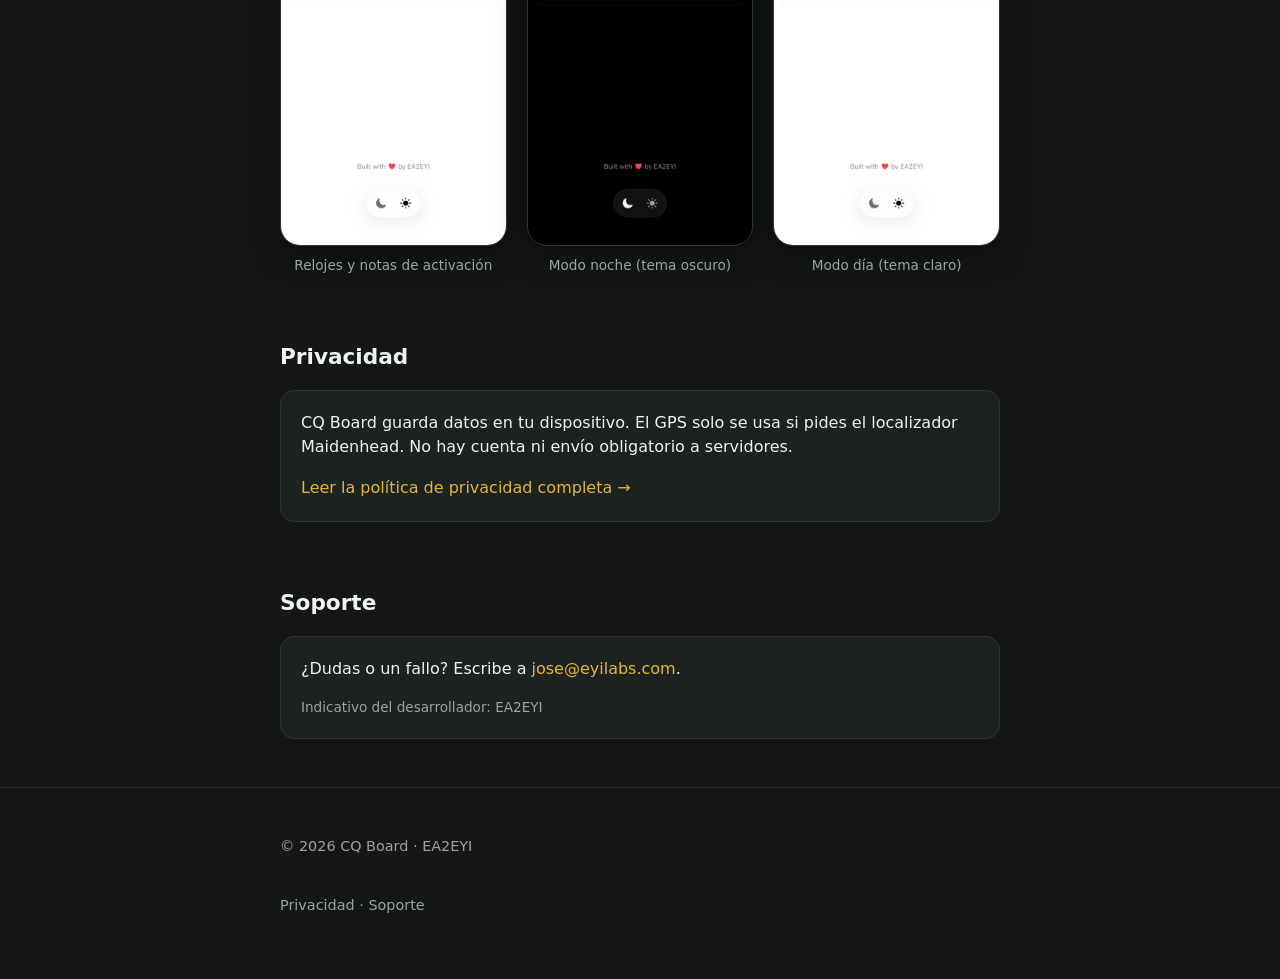
==== commit 46d2813b: "Mejorar SEO/OG (1200x630), añadir favicon.ico, optimizar capturas y pulir textos y estilos" ====
--- a/index.html
+++ b/index.html
@@ -3,14 +3,24 @@
 <head>
   <meta charset="utf-8" />
   <meta name="viewport" content="width=device-width, initial-scale=1" />
+  <meta name="theme-color" content="#141716" />
   <title>CQ Board — Reloj UTC y notas para radioaficionados</title>
-  <meta name="description" content="CQ Board: reloj UTC y hora local, notas SOTA/POTA y localizador Maidenhead. App sencilla para radioaficionados. Sin cuenta." />
+  <meta name="description" content="CQ Board: reloj UTC y hora local, notas SOTA/POTA y localizador Maidenhead. App sencilla para radioaficionados. Gratis y sin cuenta." />
+  <link rel="canonical" href="https://joseancalvo.github.io/cq-board/" />
   <meta property="og:type" content="website" />
   <meta property="og:url" content="https://joseancalvo.github.io/cq-board/" />
   <meta property="og:title" content="CQ Board — Reloj UTC y notas para radioaficionados" />
-  <meta property="og:description" content="UTC, notas de activación SOTA/POTA y Maidenhead en una sola pantalla. Sin cuenta y 100% en tu dispositivo." />
-  <meta property="og:image" content="https://joseancalvo.github.io/cq-board/assets/CQBoard-icon.png" />
+  <meta property="og:description" content="UTC, notas de activación SOTA/POTA y Maidenhead en una sola pantalla. Gratis, sin cuenta y 100% en tu dispositivo." />
+  <meta property="og:image" content="https://joseancalvo.github.io/cq-board/assets/og-image.png" />
+  <meta property="og:image:width" content="1200" />
+  <meta property="og:image:height" content="630" />
+  <meta property="og:image:alt" content="CQ Board — Reloj UTC, notas de activación SOTA/POTA y localizador Maidenhead para radioaficionados" />
+  <meta name="twitter:card" content="summary_large_image" />
+  <meta name="twitter:title" content="CQ Board — Reloj UTC y notas para radioaficionados" />
+  <meta name="twitter:description" content="UTC, notas de activación SOTA/POTA y Maidenhead en una sola pantalla. Gratis, sin cuenta y 100% en tu dispositivo." />
+  <meta name="twitter:image" content="https://joseancalvo.github.io/cq-board/assets/og-image.png" />
   <link rel="stylesheet" href="css/styles.css" />
+  <link rel="icon" href="favicon.ico" sizes="any" />
   <link rel="icon" type="image/png" href="assets/CQBoard-icon.png" />
   <link rel="apple-touch-icon" href="assets/CQBoard-icon.png" />
 </head>
@@ -18,7 +28,7 @@
   <header class="site-header">
     <div class="wrap">
       <a class="logo" href="index.html">
-        <img src="assets/CQBoard-icon.png" alt="CQ Board" class="logo-icon" />
+        <img src="assets/CQBoard-icon.png" alt="CQ Board" class="logo-icon" width="32" height="32" />
         CQ <span>Board</span>
       </a>
       <nav class="nav" aria-label="Principal">
@@ -40,7 +50,7 @@
           App sencilla para SOTA, POTA y el día a día en radio:
           dos relojes (UTC y hora local, formato 24&nbsp;h), un bloc de notas
           para referencias y grid locators, y conversión GPS → Maidenhead cuando la necesites.
-          Todo se guarda en el móvil. Sin cuenta.
+          Todo se guarda en el móvil. Gratis y sin cuenta.
         </p>
 
         <div class="store-row">
@@ -68,14 +78,16 @@
     </section>
 
     <section id="no-hace">
-      <div class="wrap card">
+      <div class="wrap">
         <h2>Qué no hace</h2>
-        <ul class="not-list">
-          <li>No pide cuenta ni registro.</li>
-          <li>No obliga a tener red (funciona sin internet).</li>
-          <li>No publica logs ni contactos a la nube.</li>
-          <li>No es un logger completo ni un mapa de activaciones.</li>
-        </ul>
+        <div class="card">
+          <ul class="not-list">
+            <li>No pide cuenta ni registro.</li>
+            <li>No obliga a tener red (funciona sin internet).</li>
+            <li>No publica logs ni contactos a la nube.</li>
+            <li>No es un logger completo ni un mapa de activaciones.</li>
+          </ul>
+        </div>
       </div>
     </section>
 
@@ -84,15 +96,15 @@
         <h2>Capturas</h2>
         <div class="shots">
           <figure class="shot-item">
-            <img class="shot-img" src="assets/IMG_3526.PNG" alt="CQ Board — Pantalla principal con relojes UTC y local, y notas de activación" loading="lazy" />
+            <img class="shot-img" src="assets/IMG_3526.PNG" alt="CQ Board — Pantalla principal con relojes UTC y local, y notas de activación" width="600" height="1303" loading="lazy" />
             <figcaption>Relojes y notas de activación</figcaption>
           </figure>
           <figure class="shot-item">
-            <img class="shot-img" src="assets/IMG_3527.PNG" alt="CQ Board — Modo noche con tema oscuro" loading="lazy" />
+            <img class="shot-img" src="assets/IMG_3527.PNG" alt="CQ Board — Modo noche con tema oscuro" width="600" height="1303" loading="lazy" />
             <figcaption>Modo noche (tema oscuro)</figcaption>
           </figure>
           <figure class="shot-item">
-            <img class="shot-img" src="assets/IMG_3528.PNG" alt="CQ Board — Modo día con tema claro" loading="lazy" />
+            <img class="shot-img" src="assets/IMG_3528.PNG" alt="CQ Board — Modo día con tema claro" width="600" height="1303" loading="lazy" />
             <figcaption>Modo día (tema claro)</figcaption>
           </figure>
         </div>
@@ -100,13 +112,15 @@
     </section>
 
     <section id="privacidad">
-      <div class="wrap card">
+      <div class="wrap">
         <h2>Privacidad</h2>
-        <p>
-          CQ Board guarda datos en tu dispositivo. El GPS solo se usa si pides el localizador Maidenhead.
-          No hay cuenta ni envío obligatorio a servidores.
-        </p>
-        <p><a href="privacy.html">Leer la política de privacidad completa →</a></p>
+        <div class="card">
+          <p>
+            CQ Board guarda datos en tu dispositivo. El GPS solo se usa si pides el localizador Maidenhead.
+            No hay cuenta ni envío obligatorio a servidores.
+          </p>
+          <p><a href="privacy.html">Leer la política de privacidad completa →</a></p>
+        </div>
       </div>
     </section>
 
@@ -126,7 +140,7 @@
 
   <footer class="site-footer">
     <div class="wrap">
-      <p>© <span id="y"></span> CQ Board · Built with ♥ by EA2EYI</p>
+      <p>© <span id="y">2026</span> CQ Board · EA2EYI</p>
       <p>
         <a href="privacy.html">Privacidad</a>
         ·
--- a/css/styles.css
+++ b/css/styles.css
@@ -254,6 +254,7 @@
 /* Sections */
 section {
   padding: 2rem 0;
+  scroll-margin-top: 4.5rem;
 }
 
 section h2 {
@@ -266,6 +267,14 @@
   border: 1px solid var(--line);
   border-radius: var(--radius);
   padding: 1.25rem;
+}
+
+.card > :first-child {
+  margin-top: 0;
+}
+
+.card > :last-child {
+  margin-bottom: 0;
 }
 
 .features {
@@ -320,6 +329,7 @@
 
 .shot-img {
   width: 100%;
+  max-width: 240px;
   height: auto;
   border-radius: 20px;
   border: 1px solid var(--line);
